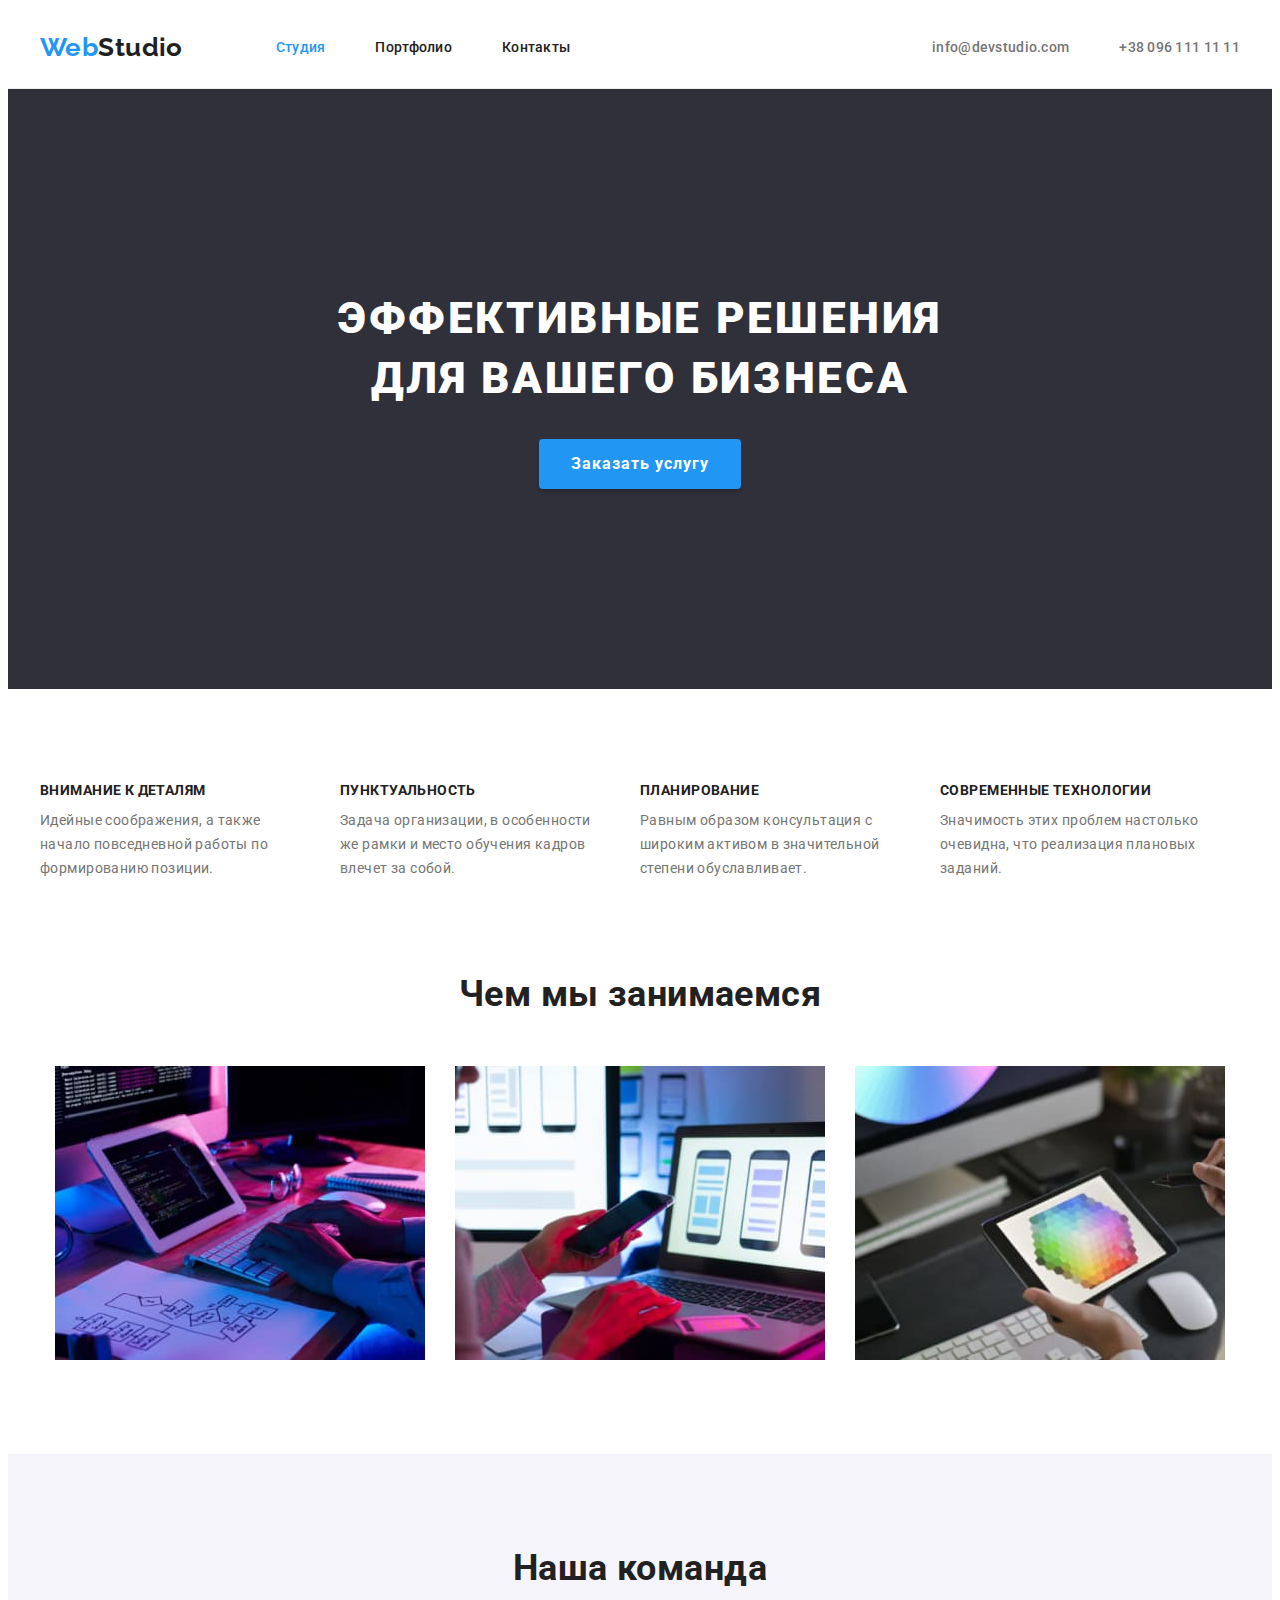
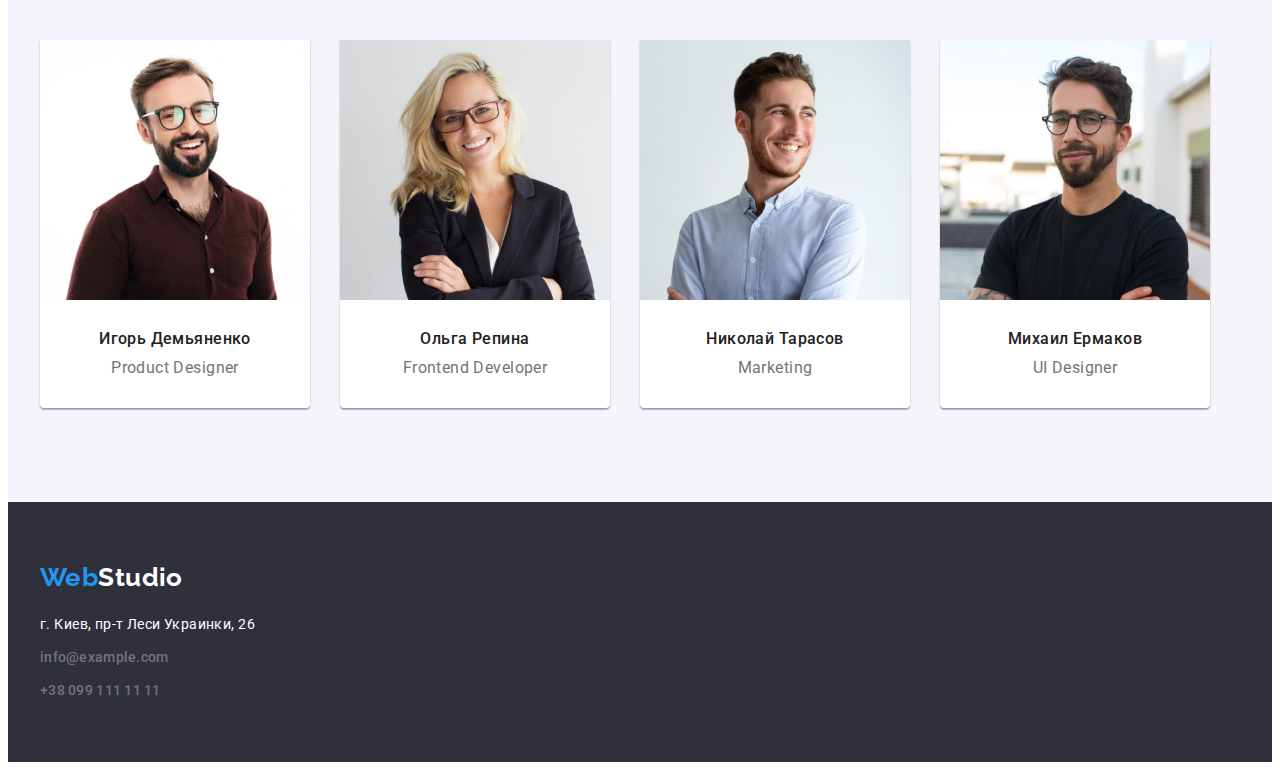
==== index.html @ 42f984ca "start" ====
<!DOCTYPE html>
<html lang="ru">
<head>
    <meta charset="UTF-8">
    <meta http-equiv="X-UA-Compatible" content="IE=edge">
    <meta name="viewport" content="width=device-width, initial-scale=1.0">
    <link rel="preconnect" href="https://fonts.googleapis.com">
<link rel="preconnect" href="https://fonts.gstatic.com" crossorigin>
<link href="https://fonts.googleapis.com/css2?family=Oleo+Script&family=Raleway:wght@700&family=Roboto:wght@400;500;700;900&display=swap" rel="stylesheet">
    <title>Document</title>
    <link rel="stylesheet" href="https://cdnjs.cloudflare.com/ajax/libs/modern-normalize/1.1.0/modern-normalize.min.css" integrity="sha512-wpPYUAdjBVSE4KJnH1VR1HeZfpl1ub8YT/NKx4PuQ5NmX2tKuGu6U/JRp5y+Y8XG2tV+wKQpNHVUX03MfMFn9Q==" crossorigin="anonymous" referrerpolicy="no-referrer" />
    <link rel="stylesheet" href="./css/styles.css"
    />
</head>
<body>
    <header class="header">
        <div class="container main-nav">
            <a href="./index.html" class="header-logo"><span class="span-logo">Web</span>Studio</a>
            <nav>
                <ul class="site-nav">
                    <li class="nav-item"><a href=""  class="nav current">Студия</a></li>
                    <li class="nav-item"><a href="./portfolio.html"   class="nav">Портфолио</a></li>
                    <li class="nav-item"><a href=""   class="nav">Контакты</a></li>
                </ul>
            </nav>
            <ul class="contacts-nav">
                <li class="contacts-item"><a href="mailto:info@devstudio.com"  class="contacts cont-nav">info@devstudio.com</a></li>
                <li class="contacts-item"><a href="tel:+380961111111"  class="contacts cont-nav">+38 096 111 11 11</a></li>
            </ul>
        </div>
    </header>
    <main> 
    <section class="hero">
        <div class="container">
            <h1 class="hero-title">Эффективные решения для вашего бизнеса</h1>
            <button type="button" class="btn">Заказать услугу</button> 
        </div>
    </section>
    <section  class="features">
        <div class="container">
            <h2 class="visually-hidden">Особенности</h2>
            <ul class="features-list">
                <li class="features-item">
                    <h3 class="features-title">Внимание к деталям</h3>
                    <p class="features-text">Идейные соображения, а также начало повседневной работы по формированию позиции.</p>
                </li>
                <li class="features-item">
                    <h3 class="features-title">Пунктуальность</h3>
                    <p class="features-text">Задача организации, в особенности же рамки и место обучения кадров влечет за собой.</p>
                </li>
                <li class="features-item">
                    <h3 class="features-title">Планирование</h3>
                    <p class="features-text">Равным образом консультация с широким активом в значительной степени обуславливает.</p>
                </li>
                <li class="features-item">
                    <h3 class="features-title">Современные технологии</h3>
                    <p class="features-text">Значимость этих проблем настолько очевидна, что реализация плановых заданий.</p>
                </li>
            </ul>
        </div>
    </section>
    <section class="about">
        <div class="container">
            <h2 class="about-title">Чем мы занимаемся</h2>
                <ul class="about-list">
                    <li class="about-img-link"><img src="./images/img1.jpg" class="about-img" alt="Написание кода" width="370"></li>
                    <li class="about-img-link"><img src="./images/img2.jpg" class="about-img" alt="Создание удобного сайта" width="370"></li>
                    <li class="about-img-link"><img src="./images/img3.jpg" class="about-img" alt="Разработка дизайна" width="370"></li>
                </ul>
        </div>
    </section>
    <section class="team">
        <div class="container">
            <h2 class="team-title">Наша команда</h2>
            <ul class="team-cards">
            <li class="persons-cards">
                <img src="./images/person1.jpg" alt="фото Игорь Демьяненко" width="270">
                    <div class="card-text">
                    <h3 class="person">Игорь Демьяненко</h3>
                    <p class="person-text">Product Designer</p>
                    </div>
            </li>
            <li class="persons-cards">
                <img src="./images/person2.jpg" alt="фото Ольга Репина" width="270">
                    <div class="card-text">
                    <h3 class="person">Ольга Репина</h3>
                    <p class="person-text">Frontend Developer</p>
                    </div>
            </li>
            <li class="persons-cards">
                <img src="./images/person3.jpg" alt="фото Николай Тарасов" width="270">
                    <div class="card-text">
                    <h3 class="person">Николай Тарасов</h3>
                    <p class="person-text">Marketing</p>
                    </div>
            </li>
            <li class="persons-cards">
                <img src="./images/person4.jpg" alt="фото Михаил Ермаков" width="270">
                    <div class="card-text">
                    <h3 class="person">Михаил Ермаков</h3>
                    <p class="person-text">UI Designer</p>
                    </div>
            </li>
            </ul>
        </div>
    </section>
    </main>
    <footer class="footer">
        <div class="container">
            <a href="./index.html" class="footer-logo"><span class="span-logo">Web</span>Studio</a></li>
            <address>
            <ul class="contacts-footer">
            <li class="footer-con"><a href="https://goo.gl/maps/pPcLnvjaUrZ2ZYLMA" 
                target="_blank" 
                rel="noopener nofollow"
                class="address">
                г. Киев, пр-т Леси Украинки, 26</a> </li>
            <li class="address footer-con"><a href="mailto:info@example.com" class="contacts">info@example.com</a></li>
            <li class="address footer-con"><a href="tel:+380991111111" class="contacts">+38 099 111 11 11</a></li>
            </ul>
            </address>
        </div>
    </footer>
</body>
</html>
---- css/styles.css ----
:root {
    --primary-text-color:#212121;
    --secondary-text-color:#757575;
    --accent-color:#2196F3;
    --secondary-accent-color:#FFFFFF;
    --primary-bg-color: #FFFFFF;
    --bg-accent-color:#2F303A;
    --pf-btn-color: #F5F4FA;
}
p,
h1,
h2,
h3,
h4,
h5,
h6 {
    margin: 0;
}
ul,
ol {
    margin: 0;
    padding-left: 0;
    list-style: none;
}
button {
    cursor: pointer;
}
a {text-decoration: none;}
img {
    display: block;
    max-width: 100%;
    height: auto;
}
body {
    font-family: "Roboto", sans-serif;
    background-color:var(--primary-bg-color);
    color: var(--primary-text-color);
    font-size: 14px;
    letter-spacing: 0.03em;
}
.container {
    width: 1200px;
    margin: 0 auto;
    padding-left: 15px;
    padding-right: 15px;
    /* outline: 1px solid red;  */
}
/* -----------------------------лого-------------------*/

.span-logo{
    color: var(--accent-color);
}

.header-logo {
    display: block;
    padding-top: 24px;
    padding-bottom: 25px;
    margin-right: 93px;

    color: var(--primary-text-color);
    font-family: 'Raleway', sans-serif;
    font-weight: 700;
    font-size: 26px;
    line-height: 1.19;
}

/*--------------------------------- header---------------------------------*/
.visually-hidden {
    position: absolute;
    width: 1px;
    height: 1px;
    margin: -1px;
    border: 0;
    padding: 0;
    white-space: nowrap;
    clip-path: inset(100%);
    clip: rect(0 0 0 0);
    overflow: hidden; 
}
.header {
    border-bottom: 1px solid #ECECEC;
}
.main-nav {
    display: flex;
    align-items: center;
}
.site-nav {
    display: flex;
}
.nav-item:nth-child(n+2) {
    margin-left: 50px;
}
.nav {
    display: block;
    font-weight: 500;
    line-height: 1.14;
    letter-spacing: 0.02em;
    color: var(--primary-text-color);
    text-decoration: none;
    padding-top: 32px;
    padding-bottom: 32px;
}
.nav:hover,
.nav:focus {
    color: var(--accent-color);
}
.current {
    color: var(--accent-color);
    text-decoration: none;
}
.contacts-nav {
    display: flex;
    margin-left: auto;
}

.contacts-item:nth-child(n+2) {
    margin-left: 50px;
} 
.cont-nav {
    display: block;
    padding-top: 32px;
    padding-bottom: 32px;
}
.contacts {
    font-weight: 500;
    line-height: 1.14;
    letter-spacing: 0.02em;
    color: var(--secondary-text-color);
    text-decoration: none;
}
.contacts:hover,
.contacts:focus {
    color: var(--accent-color);
}

/* ------------------------------hero ---------------------------------*/
.hero {
    background-color: var(--bg-accent-color);
    padding-top: 200px;
    padding-bottom: 200px;
}
.hero-title {
    font-weight: 900;
    font-size: 44px;
    line-height: 1.36;
    text-align:center;
    letter-spacing: 0.06em;
    text-transform: uppercase;
    color: var(--secondary-accent-color);
    max-width: 696px;
    margin: 0 auto;
}
.btn { 
    font-family: inherit;
    font-weight: 700;
    font-size: 16px;
    line-height: 1.88;
    align-items: center;
    text-align:center;
    letter-spacing: 0.06em;
    background-color: var(--accent-color);
    color: var(--secondary-accent-color);
    min-width: 200px;
    box-shadow: 0px 4px 4px rgba(0, 0, 0, 0.15);
    border: none;
    border-radius: 4px; 
    margin: 30px auto 0 auto;
    display: block;
    padding: 10px 32px;
}
.btn:hover,
.btn:focus {
    background-color: #188CE8;
}
/* -----------------------------features -------------------------------*/
.features {
    padding-bottom: 94px;
    padding-top: 94px;
}
.features-list {
    display: flex;
}
.features-item {
    display: block;
    justify-content: space-evenly;
    max-width: 270px;
}
.features-item:nth-child(n+2) {
    margin-left: 30px;
}
.features-title {
    margin-bottom: 10px;
    font-weight: 700;
    font-size: 14px;
    line-height: 1.14;
    text-transform: uppercase;
    color: var(--primary-text-color);
    }
.features-text {
    font-weight: 400;
    line-height: 1.71;
    color: var(--secondary-text-color);
}
/* -----------------------------about -------------------------------*/
.about {
    padding-bottom: 94px;
}
.about-title {
    font-weight: 700;
    font-size: 36px;
    line-height: 1.16;
    text-align: center;
    color: var(--primary-text-color);
    margin-bottom: 50px;

}
.about-list {
    display: flex;
    justify-content: center;
}
.about-img-link {
    display: block;
}

.about-img-link:not(:last-child) {
    margin-right: 30px;
}
/* ----------------------------team ---------------------------------*/

.team {
    padding-top: 94px;
    padding-bottom: 94px;;
    background-color: #F5F4FA;
}
.team-title {
    font-weight: 700;
    font-size: 36px;
    line-height: 1.16;
    text-align:center;
    color: var(--primary-text-color);
    margin-bottom: 50px;
}
.team-cards {
    display: flex;
}
.persons-cards {
    display: block;
    box-shadow: 0px 1px 3px rgba(0, 0, 0, 0.12), 0px 1px 1px rgba(0, 0, 0, 0.14), 0px 2px 1px rgba(0, 0, 0, 0.2);
    border-radius: 0px 0px 4px 4px;
    background-color: var(--primary-bg-color);
}
.persons-cards:nth-child(n+2) {
    margin-left: 30px;
}
.card-text {
    padding-top: 30px;
    padding-bottom: 30px;
}
.person {
    margin-bottom: 10px;
    font-weight: 500;
    font-size: 16px;
    line-height: 1.18;
    text-align:center;
    color: var(--primary-text-color);
}
.person-text {
    font-weight: 400;
    font-size: 16px;
    line-height: 1.18;
    text-align:center;
    color: var(--secondary-text-color);
}
/* ---------------------------------------portfolio ---------------------*/
.section {
    padding-top: 94px;
    padding-bottom: 94px;
}
.port-btn {
    display: block;
} 
.portfolio-btns {
    display: flex; 
    margin-bottom: 50px;
    justify-content: center;
}
.port-btn:nth-child(n+2) {
    margin-left: 8px;
}
.portfolio-btn {
    font-family: inherit;
    font-weight: 500;
    font-size: 16px;
    line-height: 1.62;
    text-align:center;
    letter-spacing: 0.03em;
    background-color: var(--pf-btn-color) ;
    color: var(--primary-text-color);
    border-radius: 4px;
    border: none;
    display: block;
    padding: 6px 22px;
}
.portfolio-btn:hover, 
.portfolio-btn:focus {
background-color:var(--accent-color);
color: var(--secondary-accent-color);
} 
.portfolio {
    display: flex;
    flex-wrap: wrap;
}
.portfolio-item {
    display: block;
    /* outline: 1px solid greenyellow; */
    margin-left: 0;
    margin-right: 30px;
    margin-bottom: 30px;
}
.portfolio-item:nth-child(3n+0){
    margin-right: 0px;
    margin-left: 0;
}
.portfolio-item:nth-last-child(-n + 3)
{
    margin-bottom: 0;
}

.portfolio-card {
    padding-top: 20px;
    padding-bottom: 20px;
    padding-left: 24px;
    padding-right: 24px;
    border: 1px solid #EEEEEE;
    border-top: none;
}

.portfolio-title {
    margin-bottom: 4px;
    font-weight: 700;
    font-size: 18px;
    line-height: 2;
    letter-spacing: 0.06em;
    color: var(--primary-text-color);
}
.portfolio-text {
    font-weight: 400;
    font-size: 16px;
    line-height: 1.88;
    color: var(--secondary-text-color);
}

/* ------------------------footer------------------------ */
.footer {
    background-color: var(--bg-accent-color);
    padding-top: 60px;
    padding-bottom: 60px;
}

.footer-logo {
    display: block;
    margin-bottom: 20px;
    align-items: flex-start;

    color: var(--secondary-accent-color);
    font-family: 'Raleway', sans-serif;
    font-weight: 700;
    font-size: 26px;
    line-height: 1.19;
}
.contacts-footer {
    
} 
.footer-con {

}
.address {
    font-style: normal;
    font-weight: 400;
    line-height: 1.71;
    color: var(--secondary-accent-color);
    text-decoration: none;
}
.address:nth-child(n+2) {
    margin-top: 9px;
}
.address:hover,
.address:focus {
    color: var(--accent-color);
}
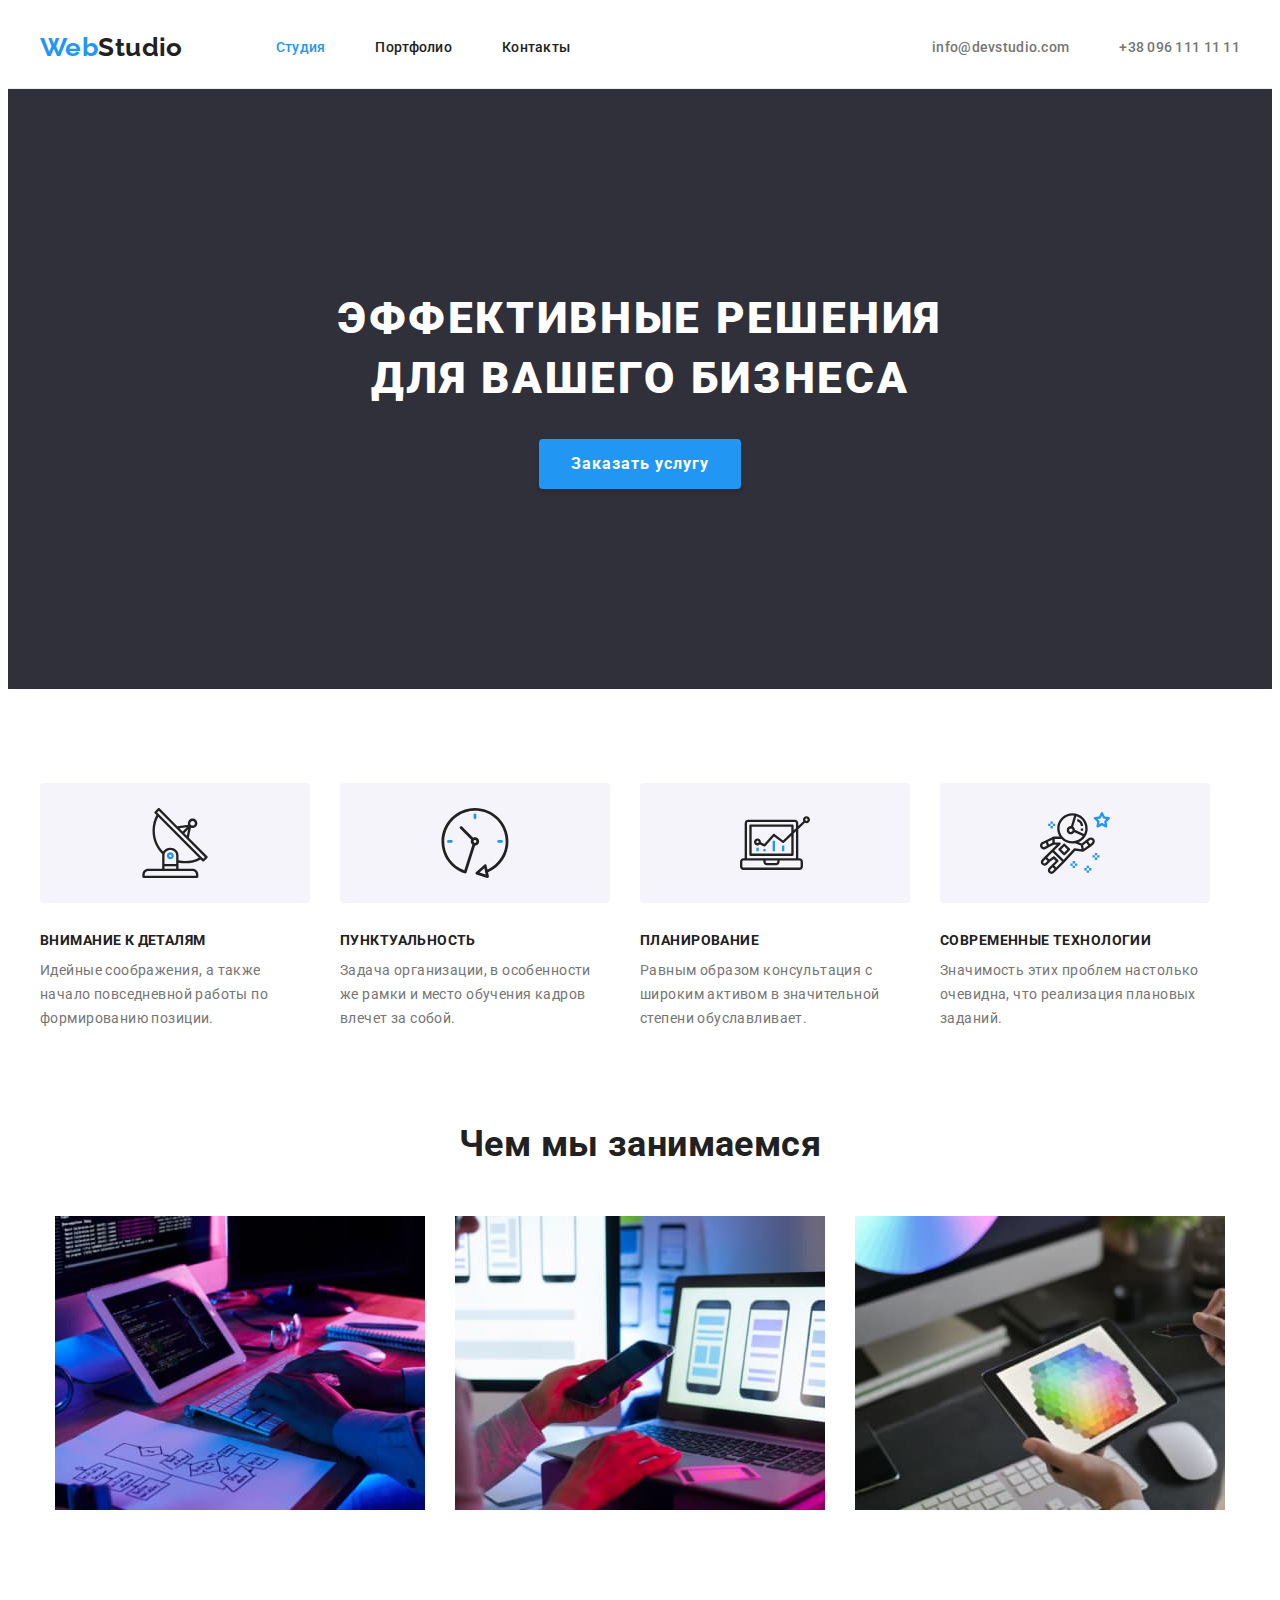
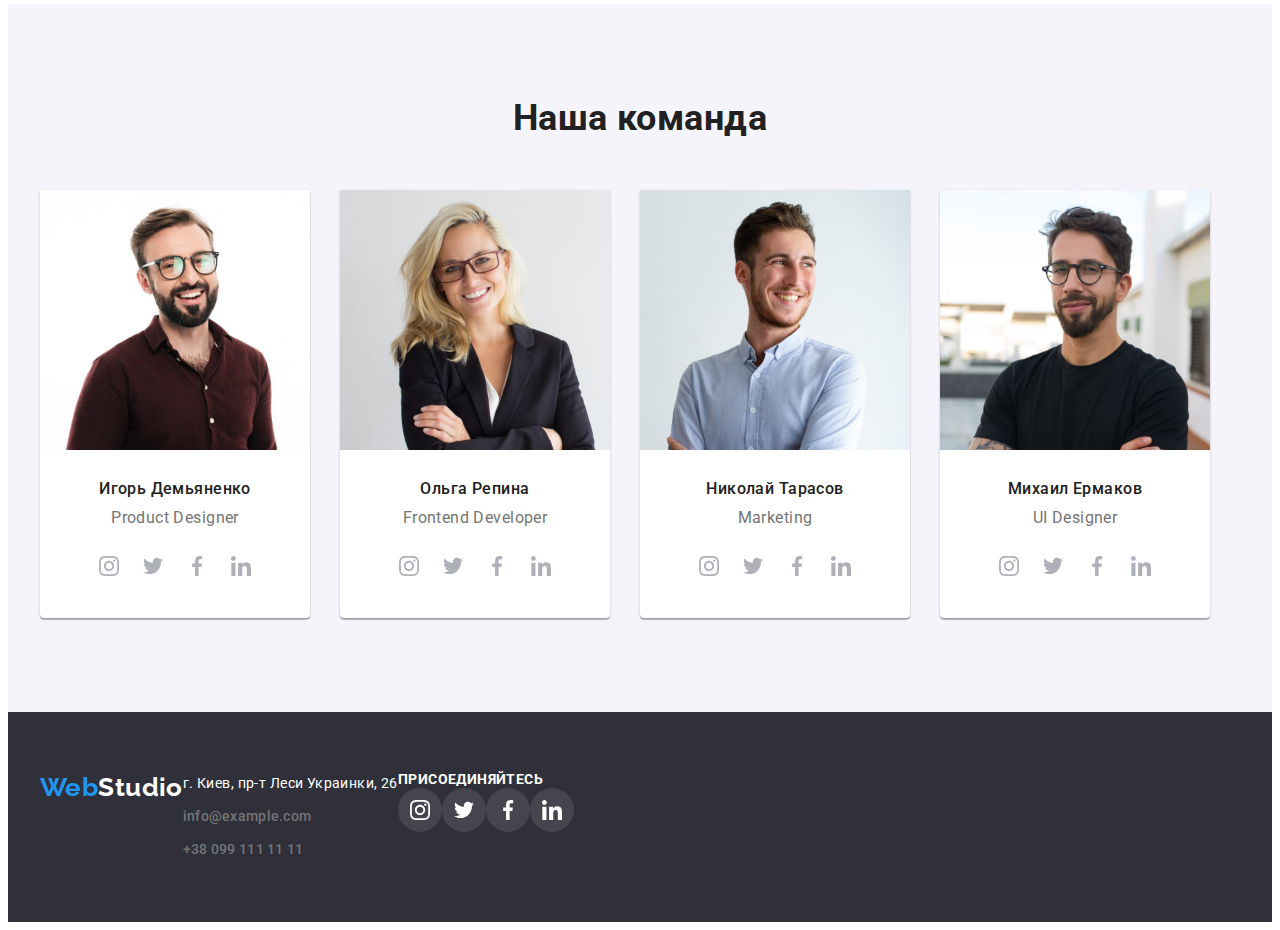
==== commit 9bf6e86b: "icons features and social" ====
--- a/index.html
+++ b/index.html
@@ -41,18 +41,38 @@
             <h2 class="visually-hidden">Особенности</h2>
             <ul class="features-list">
                 <li class="features-item">
+                    <div class="features-icon-box">
+                        <svg class="features-icon" width="70" height="70">
+                        <use href="./images/symbol-defs.svg#icon-antenna">
+                        </use></svg>
+                    </div>
                     <h3 class="features-title">Внимание к деталям</h3>
                     <p class="features-text">Идейные соображения, а также начало повседневной работы по формированию позиции.</p>
                 </li>
                 <li class="features-item">
+                    <div class="features-icon-box">
+                        <svg class="features-icon" width="70" height="70">
+                        <use href="./images/symbol-defs.svg#icon-clock">
+                        </use></svg>
+                    </div>
                     <h3 class="features-title">Пунктуальность</h3>
                     <p class="features-text">Задача организации, в особенности же рамки и место обучения кадров влечет за собой.</p>
                 </li>
                 <li class="features-item">
+                    <div class="features-icon-box">
+                        <svg class="features-icon" width="70" height="70">
+                        <use href="./images/symbol-defs.svg#icon-diagram">
+                        </use></svg>
+                    </div>
                     <h3 class="features-title">Планирование</h3>
                     <p class="features-text">Равным образом консультация с широким активом в значительной степени обуславливает.</p>
                 </li>
                 <li class="features-item">
+                    <div class="features-icon-box">
+                        <svg class="features-icon" width="70" height="70">
+                        <use href="./images/symbol-defs.svg#icon-astronaut">
+                        </use></svg>
+                    </div>
                     <h3 class="features-title">Современные технологии</h3>
                     <p class="features-text">Значимость этих проблем настолько очевидна, что реализация плановых заданий.</p>
                 </li>
@@ -77,29 +97,97 @@
                 <img src="./images/person1.jpg" alt="фото Игорь Демьяненко" width="270">
                     <div class="card-text">
                     <h3 class="person">Игорь Демьяненко</h3>
-                    <p class="person-text">Product Designer</p>
-                    </div>
+                    <p class="person-text">Product Designer</p>    
+                <ul class="social-links-list">
+                    <li class="social-links-item"><a href="" class="social-links-link">
+                        <svg class="social-icon" width="20" height="20">
+                        <use href="./images/symbol-defs.svg#icon-instagram">
+                        </use></svg></a></li>
+                    <li class="social-links-item"><a href="" class="social-links-link">
+                        <svg class="social-icon" width="20" height="20">
+                        <use href="./images/symbol-defs.svg#icon-twitter">
+                        </use></svg></a></li>
+                    <li class="social-links-item"><a href="" class="social-links-link">
+                        <svg class="social-icon" width="20" height="20">
+                        <use href="./images/symbol-defs.svg#icon-facebook">
+                        </use></svg></a></li>
+                    <li class="social-links-item"><a href="" class="social-links-link">
+                        <svg class="social-icon" width="20" height="20">
+                        <use href="./images/symbol-defs.svg#icon-linkedin">
+                        </use></svg></a></li>
+                </ul></div>
             </li>
             <li class="persons-cards">
                 <img src="./images/person2.jpg" alt="фото Ольга Репина" width="270">
                     <div class="card-text">
                     <h3 class="person">Ольга Репина</h3>
                     <p class="person-text">Frontend Developer</p>
-                    </div>
+                <ul class="social-links-list">
+                    <li class="social-links-item"><a href="" class="social-links-link">
+                        <svg class="social-icon" width="20" height="20">
+                        <use href="./images/symbol-defs.svg#icon-instagram">
+                        </use></svg></a></li>
+                    <li class="social-links-item"><a href="" class="social-links-link">
+                        <svg class="social-icon" width="20" height="20">
+                        <use href="./images/symbol-defs.svg#icon-twitter">
+                        </use></svg></a></li>
+                    <li class="social-links-item"><a href="" class="social-links-link">
+                        <svg class="social-icon" width="20" height="20">
+                        <use href="./images/symbol-defs.svg#icon-facebook">
+                        </use></svg></a></li>
+                    <li class="social-links-item"><a href="" class="social-links-link">
+                        <svg class="social-icon" width="20" height="20">
+                        <use href="./images/symbol-defs.svg#icon-linkedin">
+                        </use></svg></a></li>
+                </ul></div>
             </li>
             <li class="persons-cards">
                 <img src="./images/person3.jpg" alt="фото Николай Тарасов" width="270">
                     <div class="card-text">
                     <h3 class="person">Николай Тарасов</h3>
                     <p class="person-text">Marketing</p>
-                    </div>
+                <ul class="social-links-list">
+                    <li class="social-links-item"><a href="" class="social-links-link">
+                        <svg class="social-icon" width="20" height="20">
+                        <use href="./images/symbol-defs.svg#icon-instagram">
+                        </use></svg></a></li>
+                    <li class="social-links-item"><a href="" class="social-links-link">
+                        <svg class="social-icon" width="20" height="20">
+                        <use href="./images/symbol-defs.svg#icon-twitter">
+                        </use></svg></a></li>
+                    <li class="social-links-item"><a href="" class="social-links-link">
+                        <svg class="social-icon" width="20" height="20">
+                        <use href="./images/symbol-defs.svg#icon-facebook">
+                        </use></svg></a></li>
+                    <li class="social-links-item"><a href="" class="social-links-link">
+                        <svg class="social-icon" width="20" height="20">
+                        <use href="./images/symbol-defs.svg#icon-linkedin">
+                        </use></svg></a></li>
+                </ul></div>
             </li>
             <li class="persons-cards">
                 <img src="./images/person4.jpg" alt="фото Михаил Ермаков" width="270">
                     <div class="card-text">
                     <h3 class="person">Михаил Ермаков</h3>
                     <p class="person-text">UI Designer</p>
-                    </div>
+                <ul class="social-links-list">
+                    <li class="social-links-item"><a href="" class="social-links-link">
+                        <svg class="social-icon" width="20" height="20">
+                        <use href="./images/symbol-defs.svg#icon-instagram">
+                        </use></svg></a></li>
+                    <li class="social-links-item"><a href="" class="social-links-link">
+                        <svg class="social-icon" width="20" height="20">
+                        <use href="./images/symbol-defs.svg#icon-twitter">
+                        </use></svg></a></li>
+                    <li class="social-links-item"><a href="" class="social-links-link">
+                        <svg class="social-icon" width="20" height="20">
+                        <use href="./images/symbol-defs.svg#icon-facebook">
+                        </use></svg></a></li>
+                    <li class="social-links-item"><a href="" class="social-links-link">
+                        <svg class="social-icon" width="20" height="20">
+                        <use href="./images/symbol-defs.svg#icon-linkedin">
+                        </use></svg></a></li>
+                </ul></div>
             </li>
             </ul>
         </div>
@@ -107,6 +195,7 @@
     </main>
     <footer class="footer">
         <div class="container">
+            <div class="footer-container">
             <a href="./index.html" class="footer-logo"><span class="span-logo">Web</span>Studio</a></li>
             <address>
             <ul class="contacts-footer">
@@ -119,6 +208,27 @@
             <li class="address footer-con"><a href="tel:+380991111111" class="contacts">+38 099 111 11 11</a></li>
             </ul>
             </address>
+        <div class="join">
+            <p class="join-text">Присоединяйтесь</p>
+            <ul class="social-links-list-footer">
+                <li class="social-links-item-footer"><a href="" class="social-links-link-footer">
+                    <svg class="social-icon-footer" width="20" height="20">
+                    <use href="./images/symbol-defs.svg#icon-instagram">
+                    </use></svg></a></li>
+                <li class="social-links-item-footer"><a href="" class="social-links-link-footer">
+                    <svg class="social-icon-footer" width="20" height="20">
+                    <use href="./images/symbol-defs.svg#icon-twitter">
+                    </use></svg></a></li>
+                <li class="social-links-item-footer"><a href="" class="social-links-link-footer">
+                    <svg class="social-icon-footer" width="20" height="20">
+                    <use href="./images/symbol-defs.svg#icon-facebook">
+                    </use></svg></a></li>
+                <li class="social-links-item-footer"><a href="" class="social-links-link-footer">
+                    <svg class="social-icon-footer" width="20" height="20">
+                    <use href="./images/symbol-defs.svg#icon-linkedin">
+                    </use></svg></a></li>
+            </ul>
+        </div>
         </div>
     </footer>
 </body>
--- a/css/styles.css
+++ b/css/styles.css
@@ -6,6 +6,9 @@
     --primary-bg-color: #FFFFFF;
     --bg-accent-color:#2F303A;
     --pf-btn-color: #F5F4FA;
+    --features-icon-box-color:#F5F4FA;
+    --primary-social-icon-fill: #AFB1B8;
+    --secondary-social-icon-fill:#FFFFFF;
 }
 p,
 h1,
@@ -173,6 +176,16 @@
     background-color: #188CE8;
 }
 /* -----------------------------features -------------------------------*/
+.features-icon-box {
+    margin-bottom: 30px;
+    width: 270px;
+    height: 120px;
+    background-color: var(--features-icon-box-color);
+    border-radius: 4px;
+    display: flex;
+    align-items:center;
+    justify-content: center;
+}
 .features {
     padding-bottom: 94px;
     padding-top: 94px;
@@ -271,6 +284,41 @@
     text-align:center;
     color: var(--secondary-text-color);
 }
+.social-links-list {
+    margin-top: 16px;
+    display: flex;
+    justify-content: center;
+}
+.social-links-item {
+    width: 44px;
+    height: 44px;
+}
+.social-links-link:last-child {
+    margin-right: 0;
+}
+.social-links-link {
+    width: 100%;
+    height: 100%;
+    margin-right: 10px;
+    border-radius: 50%;
+    background-color: inherit;
+    display: flex;
+    align-items: center;
+    justify-content: center;
+}
+.social-icon {
+    fill: var(--primary-social-icon-fill);
+}
+.social-links-link:hover ,
+.social-links-link:focus {
+    background-color: var(--accent-color);
+}
+
+.social-links-link:hover .social-icon,
+.social-links-link:focus .social-icon {
+    fill: var(--secondary-social-icon-fill)
+}
+
 /* ---------------------------------------portfolio ---------------------*/
 .section {
     padding-top: 94px;
@@ -356,11 +404,14 @@
     padding-top: 60px;
     padding-bottom: 60px;
 }
+.footer-container {
+    display: flex;
+}
 
 .footer-logo {
     display: block;
-    margin-bottom: 20px;
-    align-items: flex-start;
+    justify-content: start;
+    align-items: flex-start; 
 
     color: var(--secondary-accent-color);
     font-family: 'Raleway', sans-serif;
@@ -375,6 +426,8 @@
 
 }
 .address {
+    display: block;
+    justify-content:start;
     font-style: normal;
     font-weight: 400;
     line-height: 1.71;
@@ -388,3 +441,46 @@
 .address:focus {
     color: var(--accent-color);
 }
+.join {
+    display: block;
+    justify-content: space-evenly;
+}
+.join-text {
+    font-weight: 700;
+    line-height: 1.14;
+    text-transform: uppercase;
+    color: var(--secondary-accent-color);
+}
+.social-links-list-footer {
+    display: flex;
+    justify-content: start;
+}
+.social-links-item-footer {
+    width: 44px;
+    height: 44px;
+}
+.social-links-link-footer:last-child {
+    margin-right: 0;
+}
+.social-links-link-footer {
+    width: 100%;
+    height: 100%;
+    margin-right: 10px;
+    border-radius: 50%;
+    background-color:rgba(255, 255, 255, 0.1);
+    display: flex;
+    align-items: center;
+    justify-content: center;
+}
+.social-icon-footer {
+    fill: var(--secondary-social-icon-fill);
+}
+.social-links-link-footer:hover ,
+.social-links-link-footer:focus {
+    background-color: var(--accent-color);
+}
+
+/* .social-links-link-footer:hover .social-icon,
+.social-links-link-footer:focus .social-icon {
+    fill: var(--secondary-social-icon-fill)
+} */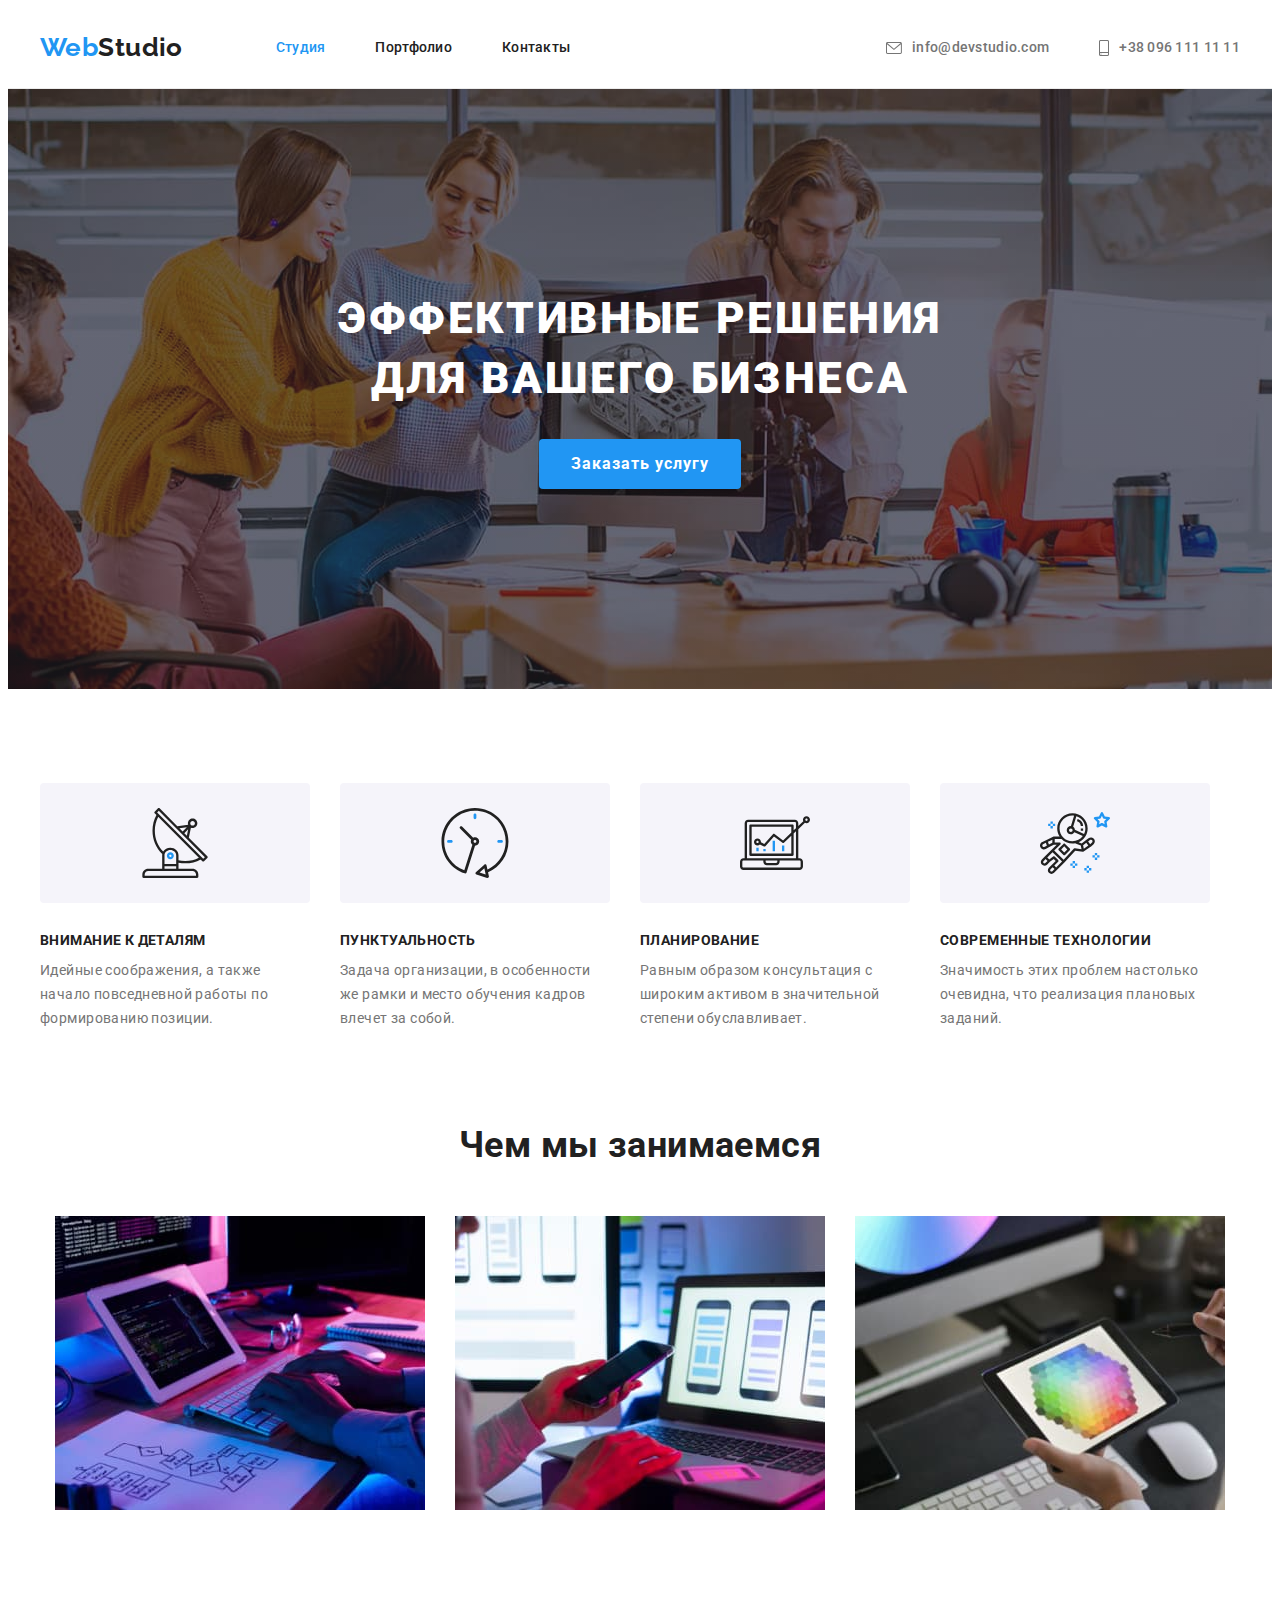
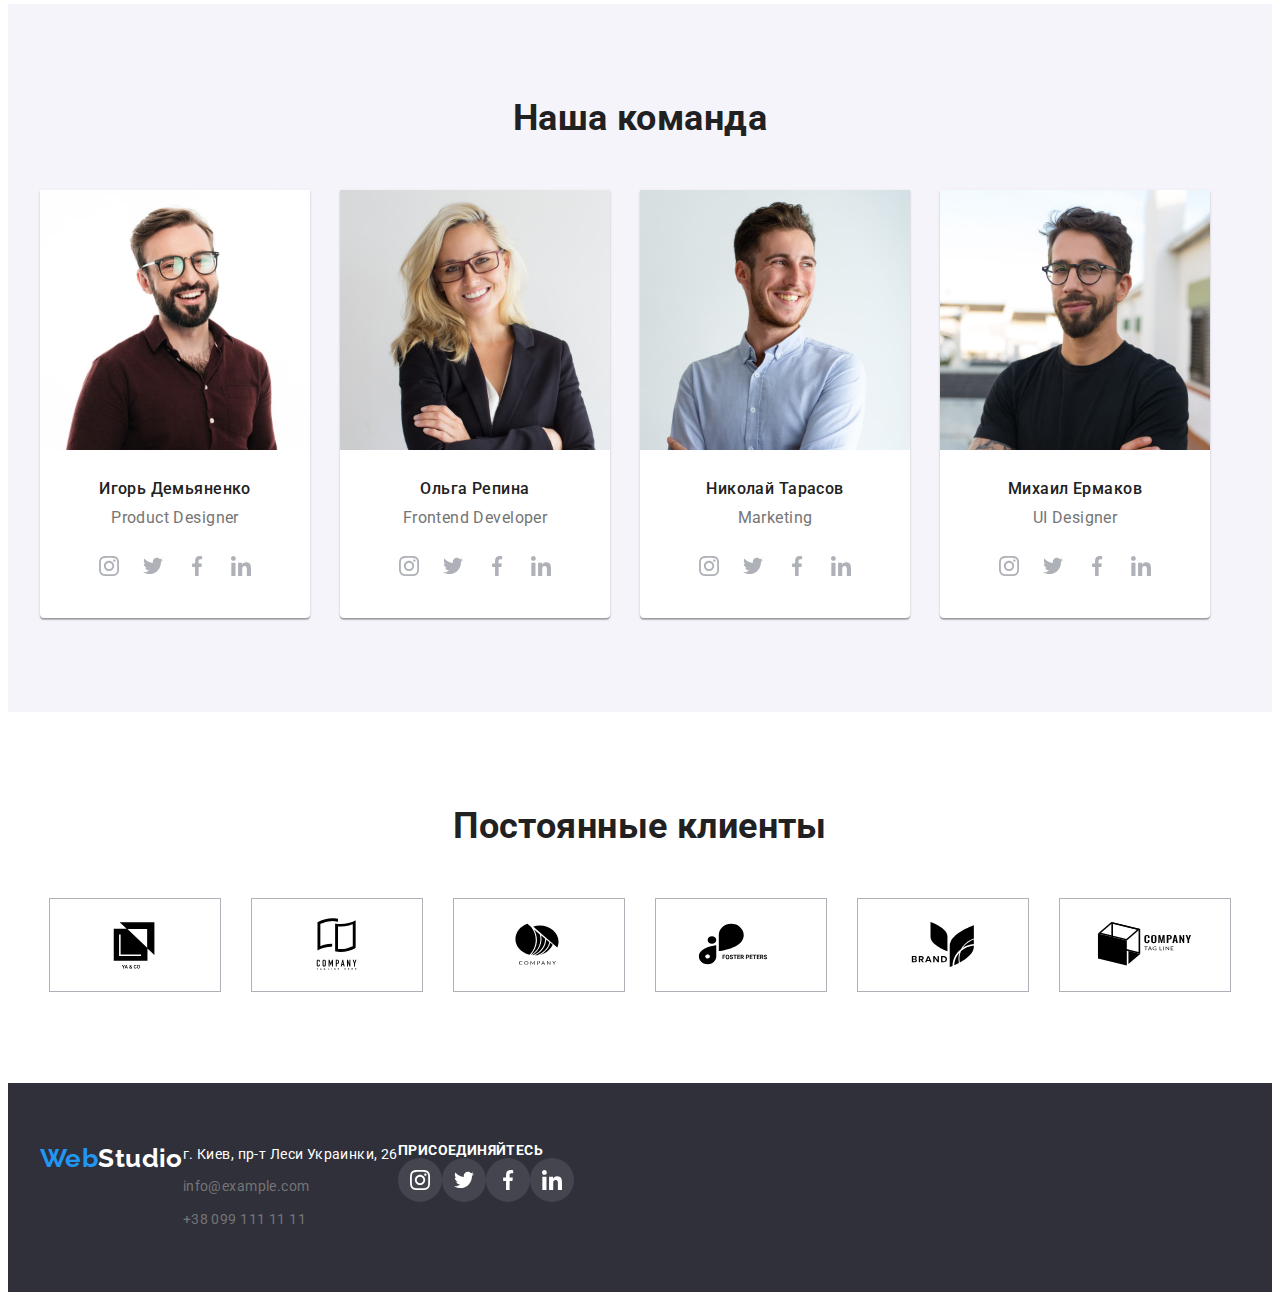
==== commit 96da310d: "bg-image and section clients" ====
--- a/index.html
+++ b/index.html
@@ -24,8 +24,14 @@
                 </ul>
             </nav>
             <ul class="contacts-nav">
-                <li class="contacts-item"><a href="mailto:info@devstudio.com"  class="contacts cont-nav">info@devstudio.com</a></li>
-                <li class="contacts-item"><a href="tel:+380961111111"  class="contacts cont-nav">+38 096 111 11 11</a></li>
+                <li class="contacts-item"><a href="mailto:info@devstudio.com" class="cont-nav">
+                    <svg class="contacts-icon" width="16" height="12">
+                        <use href="./images/symbol-defs.svg#icon-envelope">
+                        </use></svg>info@devstudio.com</a></li>
+                <li class="contacts-item"><a href="tel:+380961111111" class="cont-nav">
+                    <svg class="contacts-icon" width="10" height="16">
+                        <use href="./images/symbol-defs.svg#icon-smartphone">
+                        </use></svg>+38 096 111 11 11</a></li>
             </ul>
         </div>
     </header>
@@ -191,6 +197,30 @@
             </li>
             </ul>
         </div>
+    </section>
+    <section class="clients">
+        <div class="container">
+            <h2 class="clients-title">Постоянные клиенты</h2>
+            <ul class="clients-list">
+                <li class="clients-item"><a href="clients-link" class=""><svg class="clients-icon" width="106" height="60">
+                    <use href="./images/symbol-defs.svg#icon-Logo1">
+                    </use></svg></a></li>
+                <li class="clients-item"><a href="clients-link" class=""><svg class="clients-icon" width="106" height="60">
+                    <use href="./images/symbol-defs.svg#icon-Logo2">
+                    </use></svg></a></li>
+                <li class="clients-item"><a href="clients-link" class=""><svg class="clients-icon" width="106" height="60">
+                    <use href="./images/symbol-defs.svg#icon-Logo3">
+                    </use></svg></a></li>
+                <li class="clients-item"><a href="clients-link" class=""><svg class="clients-icon" width="106" height="60">
+                    <use href="./images/symbol-defs.svg#icon-Logo4">
+                    </use></svg></a></li>
+                <li class="clients-item"><a href="clients-link" class=""><svg class="clients-icon" width="106" height="60">
+                    <use href="./images/symbol-defs.svg#icon-Logo5">
+                    </use></svg></a></li>
+                <li class="clients-item"><a href="clients-link" class=""><svg class="clients-icon" width="106" height="60">
+                    <use href="./images/symbol-defs.svg#icon-Logo6">
+                    </use></svg></a></li>
+        </ul></div></section>
     </section>
     </main>
     <footer class="footer">
@@ -204,8 +234,8 @@
                 rel="noopener nofollow"
                 class="address">
                 г. Киев, пр-т Леси Украинки, 26</a> </li>
-            <li class="address footer-con"><a href="mailto:info@example.com" class="contacts">info@example.com</a></li>
-            <li class="address footer-con"><a href="tel:+380991111111" class="contacts">+38 099 111 11 11</a></li>
+            <li class="address"><a href="mailto:info@example.com" class="contacts">info@example.com</a></li>
+            <li class="address"><a href="tel:+380991111111" class="contacts">+38 099 111 11 11</a></li>
             </ul>
             </address>
         <div class="join">
--- a/css/styles.css
+++ b/css/styles.css
@@ -9,6 +9,8 @@
     --features-icon-box-color:#F5F4FA;
     --primary-social-icon-fill: #AFB1B8;
     --secondary-social-icon-fill:#FFFFFF;
+    --clients-icon-fill: #AFB1B8;
+    --clients-icon-fill-hf:#2196F3;
 }
 p,
 h1,
@@ -114,34 +116,46 @@
 .contacts-nav {
     display: flex;
     margin-left: auto;
+
 }
 
 .contacts-item:nth-child(n+2) {
     margin-left: 50px;
 } 
 .cont-nav {
-    display: block;
+    display: flex;
+    align-items: center;
+    justify-content: center;
     padding-top: 32px;
     padding-bottom: 32px;
-}
-.contacts {
+
     font-weight: 500;
     line-height: 1.14;
     letter-spacing: 0.02em;
     color: var(--secondary-text-color);
     text-decoration: none;
 }
-.contacts:hover,
-.contacts:focus {
+.cont-nav:hover,
+.cont-nav:focus {
     color: var(--accent-color);
+}
+.contacts-icon {
+    display: block;
+    margin-right: 10px;
+    fill: currentColor;
 }
 
 /* ------------------------------hero ---------------------------------*/
 .hero {
     background-color: var(--bg-accent-color);
+    background-image: linear-gradient(rgba(47, 48, 58, 0.4),rgba(47, 48, 58, 0.4)),
+    url(../images/hero-bg-img.jpg); 
+    background-repeat: no-repeat;
+    background-position: 50% 50%;
     padding-top: 200px;
     padding-bottom: 200px;
 }
+
 .hero-title {
     font-weight: 900;
     font-size: 44px;
@@ -318,7 +332,45 @@
 .social-links-link:focus .social-icon {
     fill: var(--secondary-social-icon-fill)
 }
-
+/* --------------------------clients------------------------- */
+.clients {
+    margin-top: 94px;
+    margin-bottom: 91px;
+}
+.clients-title {
+    margin-bottom: 50px;
+    font-weight: 700;
+    font-size: 36px;
+    line-height: 1.16;
+    text-align:center;
+    color: var(--primary-text-color);
+}
+.clients-list {
+    display: flex;
+    justify-content: center;
+    align-items: center;
+}
+.clients-item:nth-child(n+2) {
+    margin-left: 30px;
+}
+.clients-item {
+    display: flex;
+    justify-content: center;
+    align-items: center;
+    width: 170px;
+    height: 92px;
+    border: 1px solid var(--clients-icon-fill);
+}
+.clients-link {
+    display: block;
+    padding: 16px 32px;
+    fill: var(--clients-icon-fill);
+}
+.clients-icon {
+    display: block;
+    justify-content: center;
+    fill: inherit;
+}
 /* ---------------------------------------portfolio ---------------------*/
 .section {
     padding-top: 94px;
@@ -422,9 +474,7 @@
 .contacts-footer {
     
 } 
-.footer-con {
-
-}
+
 .address {
     display: block;
     justify-content:start;
@@ -441,6 +491,13 @@
 .address:focus {
     color: var(--accent-color);
 }
+.contacts {
+    color: var(--secondary-text-color);
+}
+.contacts:hover ,
+.contacts:focus {
+    color: var(--accent-color);
+}
 .join {
     display: block;
     justify-content: space-evenly;
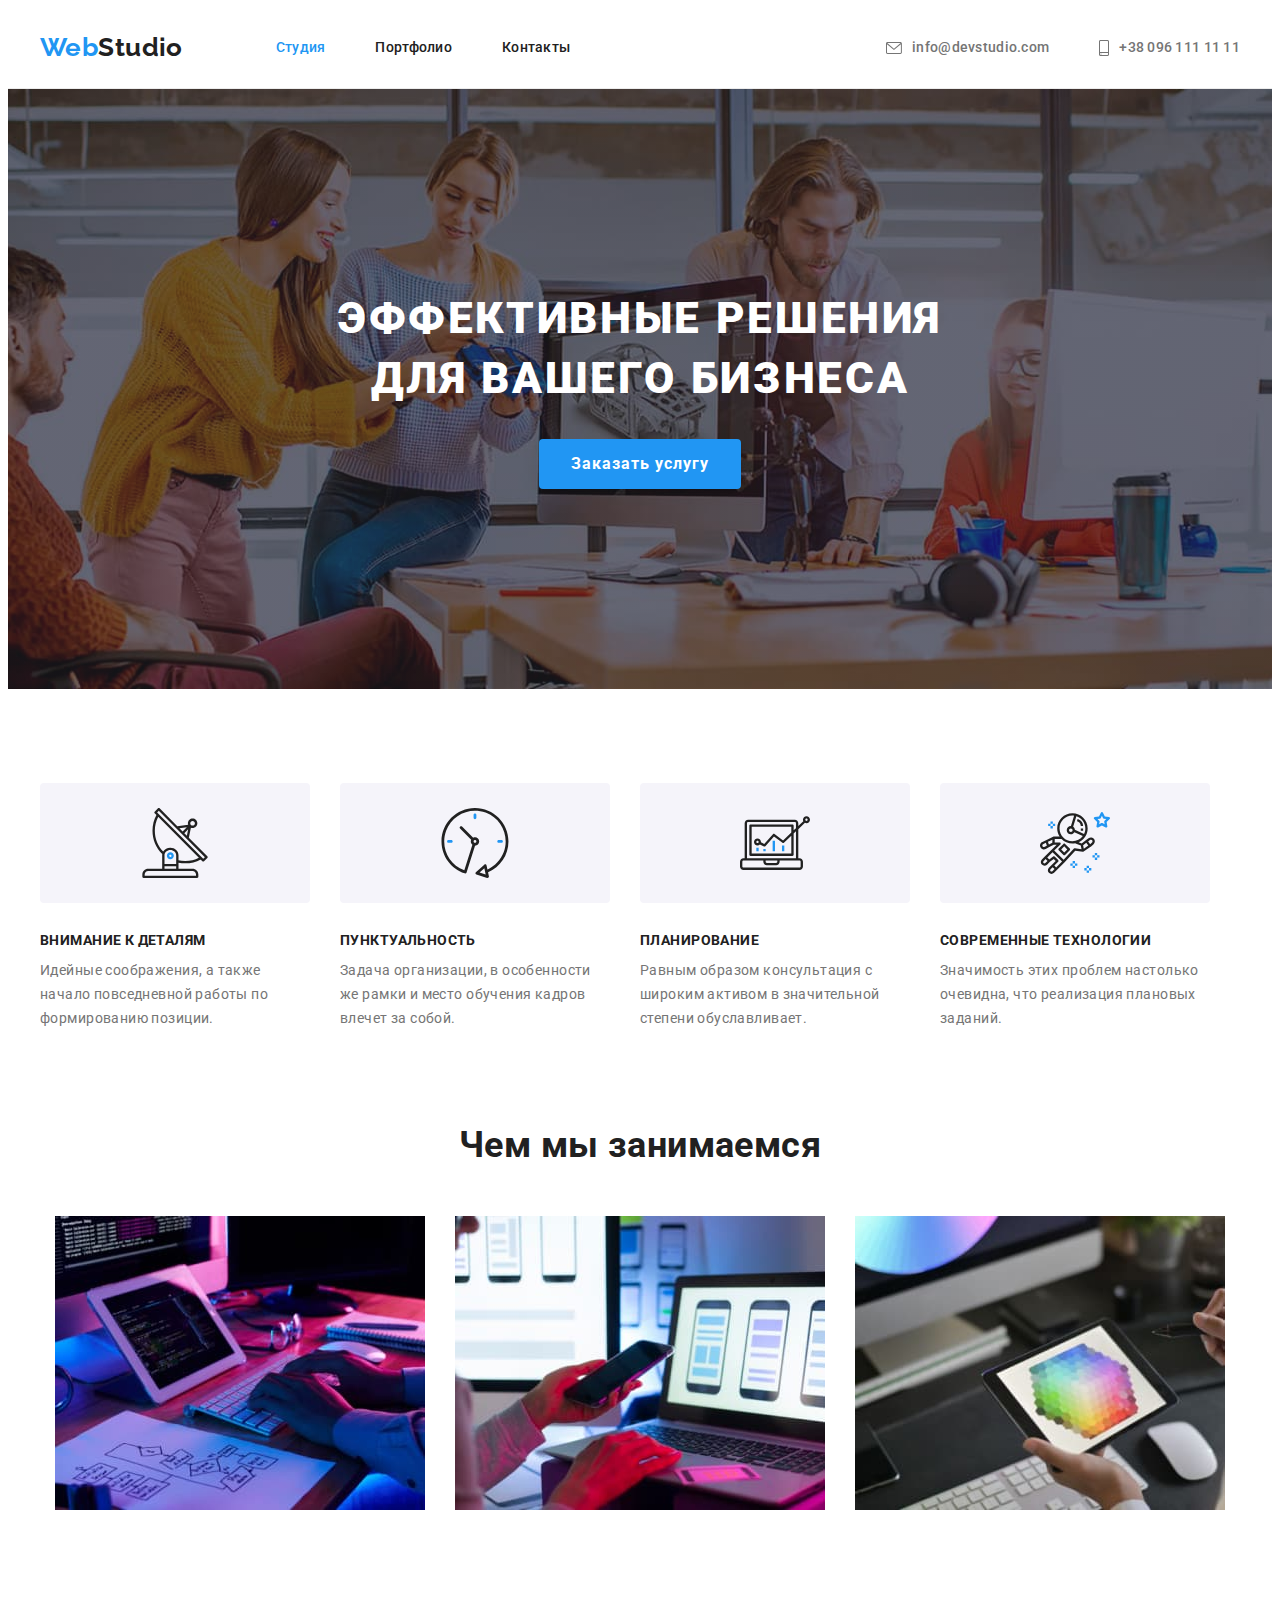
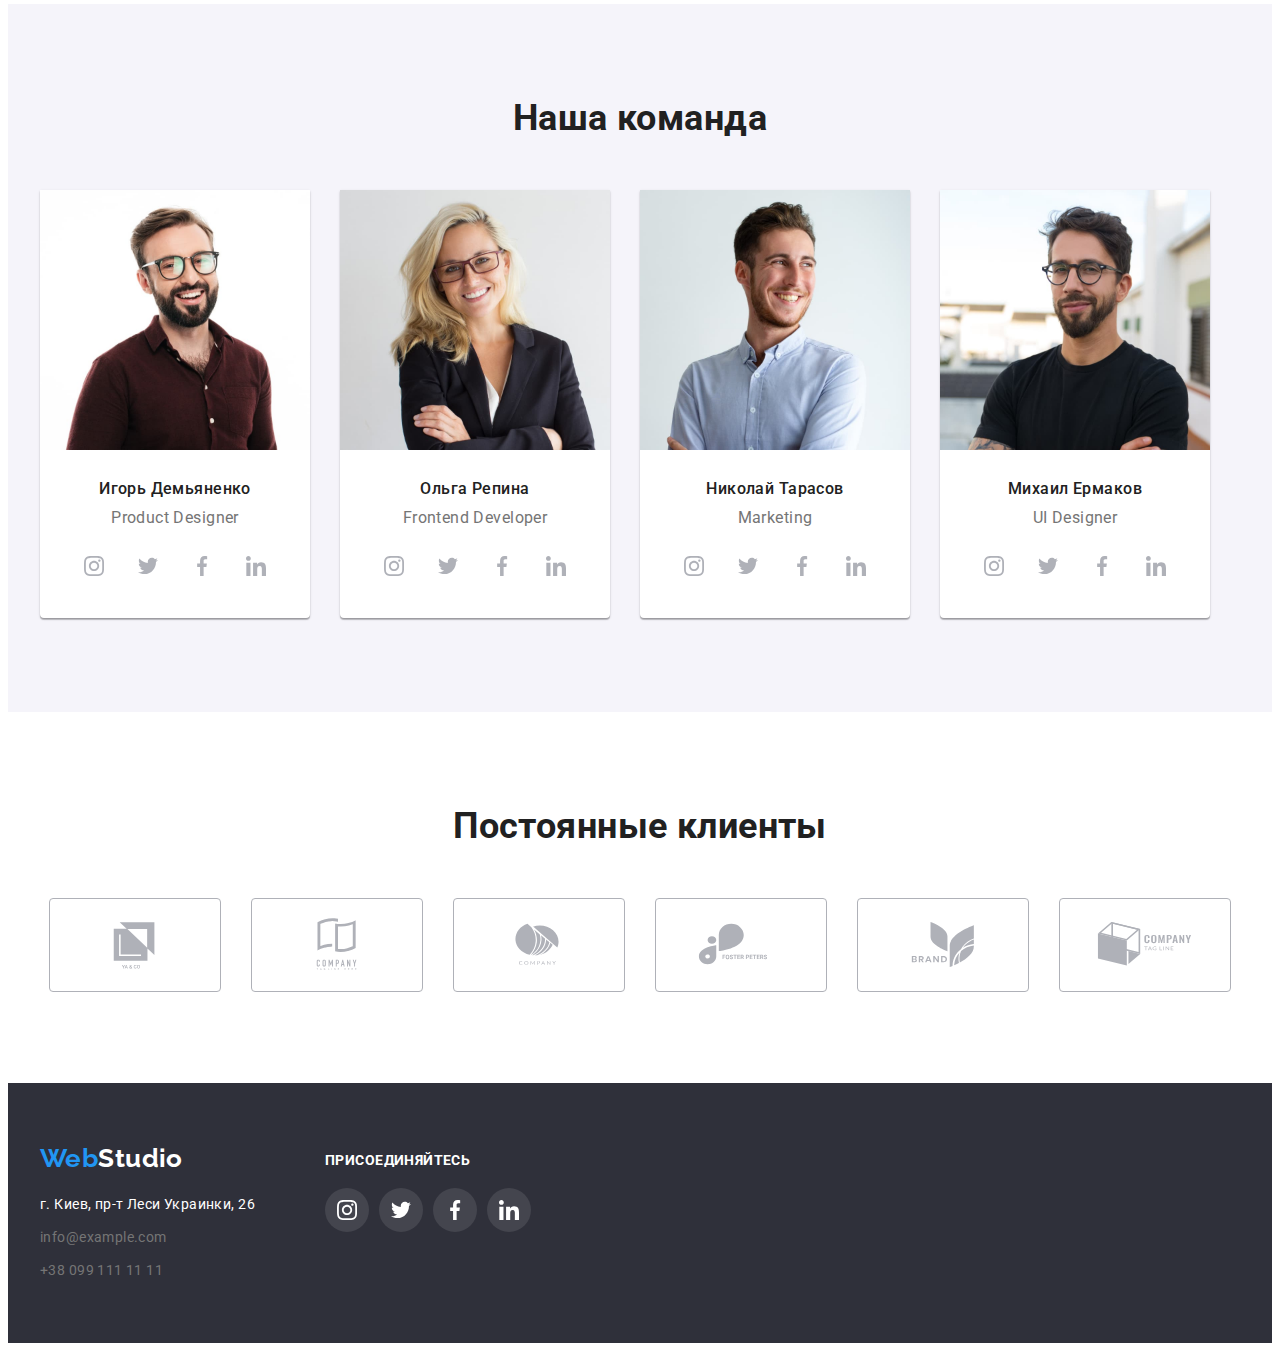
==== commit 53820472: "added all icons" ====
--- a/index.html
+++ b/index.html
@@ -202,29 +202,29 @@
         <div class="container">
             <h2 class="clients-title">Постоянные клиенты</h2>
             <ul class="clients-list">
-                <li class="clients-item"><a href="clients-link" class=""><svg class="clients-icon" width="106" height="60">
+                <li class="clients-item"><a href="" class="clients-link"><svg class="clients-icon" width="106" height="60">
                     <use href="./images/symbol-defs.svg#icon-Logo1">
                     </use></svg></a></li>
-                <li class="clients-item"><a href="clients-link" class=""><svg class="clients-icon" width="106" height="60">
+                <li class="clients-item"><a href="" class="clients-link"><svg class="clients-icon" width="106" height="60">
                     <use href="./images/symbol-defs.svg#icon-Logo2">
                     </use></svg></a></li>
-                <li class="clients-item"><a href="clients-link" class=""><svg class="clients-icon" width="106" height="60">
+                <li class="clients-item"><a href="" class="clients-link"><svg class="clients-icon" width="106" height="60">
                     <use href="./images/symbol-defs.svg#icon-Logo3">
                     </use></svg></a></li>
-                <li class="clients-item"><a href="clients-link" class=""><svg class="clients-icon" width="106" height="60">
+                <li class="clients-item"><a href="" class="clients-link"><svg class="clients-icon" width="106" height="60">
                     <use href="./images/symbol-defs.svg#icon-Logo4">
                     </use></svg></a></li>
-                <li class="clients-item"><a href="clients-link" class=""><svg class="clients-icon" width="106" height="60">
+                <li class="clients-item"><a href="" class="clients-link"><svg class="clients-icon" width="106" height="60">
                     <use href="./images/symbol-defs.svg#icon-Logo5">
                     </use></svg></a></li>
-                <li class="clients-item"><a href="clients-link" class=""><svg class="clients-icon" width="106" height="60">
+                <li class="clients-item"><a href="" class="clients-link"><svg class="clients-icon" width="106" height="60">
                     <use href="./images/symbol-defs.svg#icon-Logo6">
                     </use></svg></a></li>
         </ul></div></section>
     </section>
     </main>
     <footer class="footer">
-        <div class="container">
+        <div class="container footer-flex">
             <div class="footer-container">
             <a href="./index.html" class="footer-logo"><span class="span-logo">Web</span>Studio</a></li>
             <address>
@@ -237,8 +237,8 @@
             <li class="address"><a href="mailto:info@example.com" class="contacts">info@example.com</a></li>
             <li class="address"><a href="tel:+380991111111" class="contacts">+38 099 111 11 11</a></li>
             </ul>
-            </address>
-        <div class="join">
+            </address> </div>
+            <div class="join">
             <p class="join-text">Присоединяйтесь</p>
             <ul class="social-links-list-footer">
                 <li class="social-links-item-footer"><a href="" class="social-links-link-footer">
@@ -257,8 +257,7 @@
                     <svg class="social-icon-footer" width="20" height="20">
                     <use href="./images/symbol-defs.svg#icon-linkedin">
                     </use></svg></a></li>
-            </ul>
-        </div>
+            </ul></div>
         </div>
     </footer>
 </body>
--- a/css/styles.css
+++ b/css/styles.css
@@ -147,11 +147,15 @@
 
 /* ------------------------------hero ---------------------------------*/
 .hero {
+    max-width: 1600px;
+    margin-left: auto;
+    margin-right: auto;
     background-color: var(--bg-accent-color);
     background-image: linear-gradient(rgba(47, 48, 58, 0.4),rgba(47, 48, 58, 0.4)),
     url(../images/hero-bg-img.jpg); 
     background-repeat: no-repeat;
     background-position: 50% 50%;
+
     padding-top: 200px;
     padding-bottom: 200px;
 }
@@ -306,14 +310,14 @@
 .social-links-item {
     width: 44px;
     height: 44px;
-}
-.social-links-link:last-child {
+    margin-right: 10px;
+}
+.social-links-item:last-child {
     margin-right: 0;
 }
 .social-links-link {
     width: 100%;
     height: 100%;
-    margin-right: 10px;
     border-radius: 50%;
     background-color: inherit;
     display: flex;
@@ -353,23 +357,26 @@
 .clients-item:nth-child(n+2) {
     margin-left: 30px;
 }
-.clients-item {
+
+.clients-link {
     display: flex;
     justify-content: center;
     align-items: center;
     width: 170px;
     height: 92px;
     border: 1px solid var(--clients-icon-fill);
-}
-.clients-link {
-    display: block;
-    padding: 16px 32px;
+    border-radius: 4px;
     fill: var(--clients-icon-fill);
 }
+.clients-link:hover ,
+.clients-link:focus {
+    fill: var(--clients-icon-fill-hf);
+    border: 1px solid var(--clients-icon-fill-hf);
+}
 .clients-icon {
     display: block;
     justify-content: center;
-    fill: inherit;
+
 }
 /* ---------------------------------------portfolio ---------------------*/
 .section {
@@ -416,6 +423,11 @@
     margin-left: 0;
     margin-right: 30px;
     margin-bottom: 30px;
+}
+.portfolio-item:hover ,
+.portfolio-item:focus {
+    outline: 1px solid var(--secondary-accent-color);
+    box-shadow: 0px 1px 1px rgba(0, 0, 0, 0.12), 0px 4px 4px rgba(0, 0, 0, 0.06), 1px 4px 6px rgba(0, 0, 0, 0.16);
 }
 .portfolio-item:nth-child(3n+0){
     margin-right: 0px;
@@ -457,14 +469,13 @@
     padding-bottom: 60px;
 }
 .footer-container {
-    display: flex;
-}
-
+    margin-right: 70px;
+}
+.footer-flex {
+    display: flex;
+    justify-content: baseline;
+}
 .footer-logo {
-    display: block;
-    justify-content: start;
-    align-items: flex-start; 
-
     color: var(--secondary-accent-color);
     font-family: 'Raleway', sans-serif;
     font-weight: 700;
@@ -472,12 +483,9 @@
     line-height: 1.19;
 }
 .contacts-footer {
-    
+    margin-top: 20px;
 } 
-
 .address {
-    display: block;
-    justify-content:start;
     font-style: normal;
     font-weight: 400;
     line-height: 1.71;
@@ -499,10 +507,10 @@
     color: var(--accent-color);
 }
 .join {
-    display: block;
-    justify-content: space-evenly;
+    margin-top: 10px;
 }
 .join-text {
+
     font-weight: 700;
     line-height: 1.14;
     text-transform: uppercase;
@@ -511,18 +519,19 @@
 .social-links-list-footer {
     display: flex;
     justify-content: start;
+    margin-top: 20px;
 }
 .social-links-item-footer {
+    display: block;
     width: 44px;
     height: 44px;
 }
-.social-links-link-footer:last-child {
-    margin-right: 0;
+.social-links-item-footer:nth-child(n+2) {
+    margin-left: 10px;
 }
 .social-links-link-footer {
     width: 100%;
     height: 100%;
-    margin-right: 10px;
     border-radius: 50%;
     background-color:rgba(255, 255, 255, 0.1);
     display: flex;
